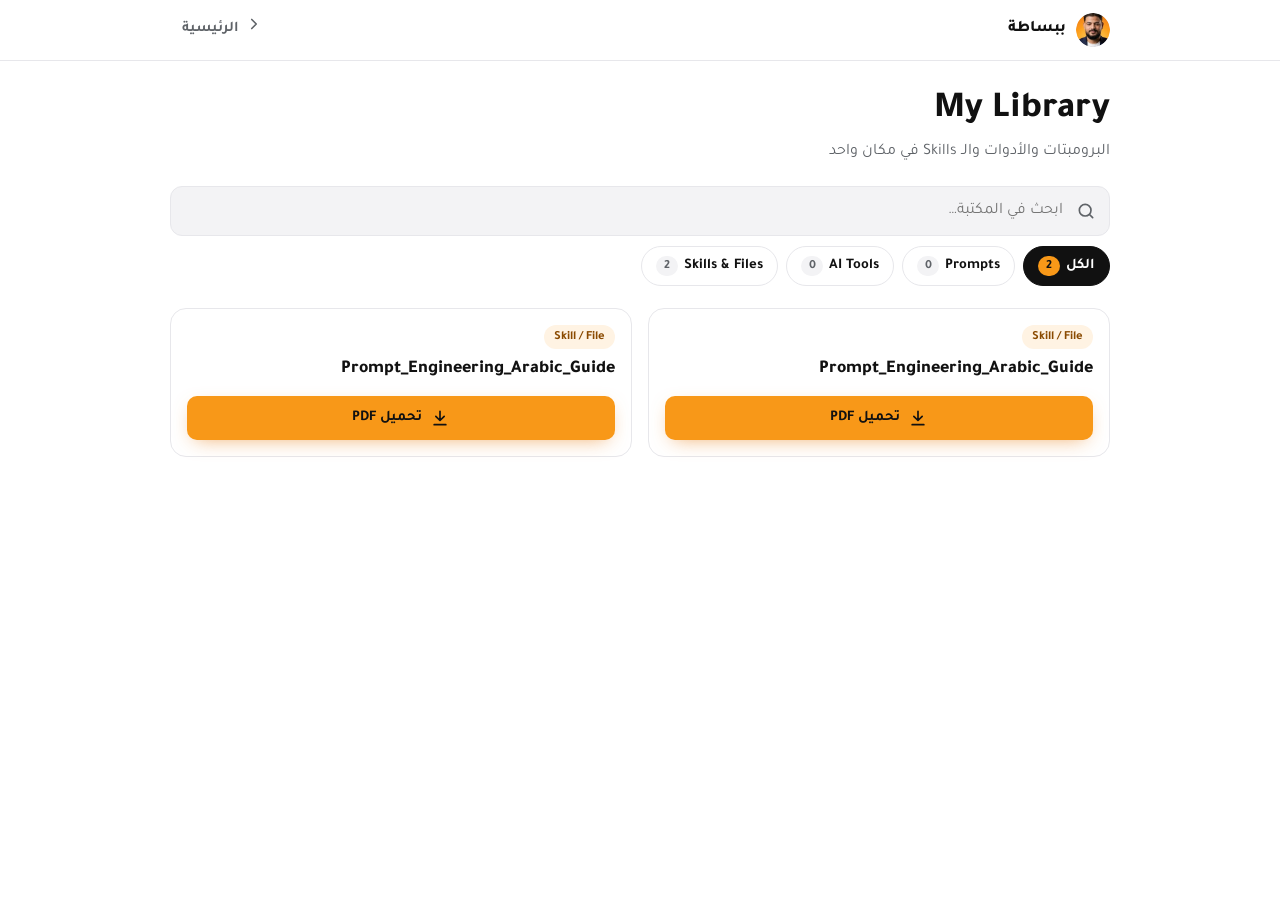
==== library.html @ 086acf74 "رفع الموقع كاملاً من المحرر" ====
<!doctype html>
<html lang="ar" dir="rtl">
<head>
  <meta charset="utf-8">
  <meta name="viewport" content="width=device-width, initial-scale=1, viewport-fit=cover">
  <title>My Library | ببساطة</title>
  <meta name="description" content="مكتبة ببساطة: Prompts وAI Tools وSkills">
  <meta name="theme-color" content="#FFFFFF">
  <meta property="og:title" content="My Library | ببساطة">
  <meta property="og:description" content="Prompts · AI Tools · Skills & Files">
  <meta property="og:image" content="assets/avatar.png">
  <link rel="icon" href="assets/avatar.png" type="image/png">
  <link rel="preconnect" href="https://fonts.googleapis.com">
  <link rel="preconnect" href="https://fonts.gstatic.com" crossorigin>
  <link href="https://fonts.googleapis.com/css2?family=Tajawal:wght@400;500;700;800&display=swap" rel="stylesheet">
  <link rel="stylesheet" href="css/style.css">
</head>
<body>
  <header class="topbar">
    <div class="wrap wrap--wide">
      <a class="topbar__brand" href="index.html" aria-label="الصفحة الرئيسية">
        <img src="assets/avatar.png" alt="" width="34" height="34">
        <span id="brandName">ببساطة</span>
      </a>
      <a class="topbar__back" href="index.html"><span id="backIcon"></span>الرئيسية</a>
    </div>
  </header>

  <main class="wrap wrap--wide">
    <div class="lib-head">
      <h1><span class="en">My Library</span></h1>
      <p>البرومبتات والأدوات والـ Skills في مكان واحد</p>
    </div>

    <div class="controls">
      <label class="search">
        <span class="sr-only">ابحث في المكتبة</span>
        <span id="searchIcon"></span>
        <input id="q" type="search" placeholder="ابحث في المكتبة…" autocomplete="off" enterkeyhint="search">
      </label>
      <div class="tabs" role="tablist" aria-label="التصنيفات">
        <button class="tab" role="tab" aria-selected="true" data-type="all">الكل <span class="tab__count" data-count="all">0</span></button>
        <button class="tab" role="tab" aria-selected="false" data-type="prompt"><span class="en">Prompts</span> <span class="tab__count" data-count="prompt">0</span></button>
        <button class="tab" role="tab" aria-selected="false" data-type="tool"><span class="en">AI Tools</span> <span class="tab__count" data-count="tool">0</span></button>
        <button class="tab" role="tab" aria-selected="false" data-type="skill"><span class="en">Skills &amp; Files</span> <span class="tab__count" data-count="skill">0</span></button>
      </div>
    </div>

    <section class="results" id="results" aria-live="polite"></section>
  </main>

  <dialog class="viewer" id="viewer" aria-labelledby="viewerTitle">
    <div class="viewer__head">
      <h2 class="viewer__title" id="viewerTitle"></h2>
      <button class="viewer__close" type="button" id="viewerClose" aria-label="إغلاق"></button>
    </div>
    <div class="viewer__body"><pre class="viewer__text" id="viewerText"></pre></div>
    <div class="viewer__foot"><button class="btn btn--primary" type="button" id="viewerCopy"></button></div>
  </dialog>

  <div class="toast" id="toast" role="status" aria-live="polite"></div>

  <script src="data/library.js"></script>
  <script src="js/icons.js"></script>
  <script src="js/library.js"></script>
</body>
</html>
---- css/style.css ----
/* ببساطة — be.bsata
   Colours from the profile: avatar orange, black text, white / light-grey surfaces. Mobile first. */
:root {
  --orange: #F89818;
  --orange-deep: #E8801A;
  --orange-soft: #FFF3E3;
  --ink: #111111;
  --muted: #5F6368;      /* 6.3:1 on white */
  --bg: #FFFFFF;
  --surface: #F3F3F5;
  --line: #E7E7EB;
  --radius: 16px;
  --ease: cubic-bezier(.22, 1, .36, 1);
  --font: "Tajawal", "Segoe UI", Tahoma, sans-serif;
}

*, *::before, *::after { box-sizing: border-box; }
html { -webkit-text-size-adjust: 100%; }
body { margin: 0; background: var(--bg); color: var(--ink); font: 400 1rem/1.7 var(--font); -webkit-font-smoothing: antialiased; }
img { display: block; max-width: 100%; }
a { color: inherit; }
button, input { font: inherit; color: inherit; }
button { cursor: pointer; }
h1, h2, h3, p { margin: 0; }
:focus-visible { outline: 3px solid var(--orange); outline-offset: 2px; border-radius: 8px; }
.en { direction: ltr; unicode-bidi: isolate; }
.sr-only { position: absolute; width: 1px; height: 1px; overflow: hidden; clip: rect(0 0 0 0); white-space: nowrap; }

.wrap { width: 100%; max-width: 560px; margin: 0 auto; padding: 0 20px; }

/* ---------- buttons ---------- */
.btn {
  display: inline-flex; align-items: center; justify-content: center; gap: 8px;
  min-height: 48px; padding: 0 20px; border: 0; border-radius: 12px;
  font-weight: 700; font-size: 1rem; text-decoration: none; white-space: nowrap;
  transition: transform .15s var(--ease), background-color .2s, box-shadow .2s;
}
.btn:active { transform: scale(.97); }
.btn svg { width: 20px; height: 20px; flex: none; }
.btn--primary { background: var(--orange); color: var(--ink); box-shadow: 0 6px 20px -8px rgba(232, 128, 26, .7); }
.btn--primary:hover { background: var(--orange-deep); }
.btn--soft { background: var(--surface); color: var(--ink); }
.btn--soft:hover { background: #E9E9EC; }
.btn--sm { min-height: 44px; padding: 0 14px; font-size: .92rem; border-radius: 10px; }

/* =================== HOME =================== */
.home { min-height: 100vh; min-height: 100svh; display: flex; flex-direction: column; justify-content: center; padding: 48px 0 32px; }
.profile { text-align: center; display: grid; justify-items: center; gap: 14px; }
.avatar { width: 128px; height: 128px; border-radius: 50%; padding: 4px; background: linear-gradient(135deg, var(--orange), var(--orange-deep)); }
.avatar img { width: 100%; height: 100%; border-radius: 50%; border: 3px solid #fff; object-fit: cover; }
.profile__name { font-size: 1.6rem; font-weight: 800; line-height: 1.2; margin-top: 6px; }
.profile__handle { color: var(--muted); font-size: .95rem; margin-top: -8px; }
.profile__role { display: inline-block; padding: 4px 12px; border-radius: 999px; background: var(--orange-soft); color: #8A4A00; font-size: .85rem; font-weight: 700; }
.profile__bio { font-size: 1.1rem; max-width: 26ch; }

.socials { display: grid; gap: 10px; margin-top: 30px; }
.social { display: flex; align-items: center; gap: 12px; min-height: 56px; padding: 0 16px; border-radius: 14px; background: var(--surface); text-decoration: none; font-weight: 700; transition: background-color .2s, transform .15s var(--ease); }
.social:hover { background: #E9E9EC; }
.social:active { transform: scale(.98); }
.social__icon { width: 36px; height: 36px; border-radius: 10px; background: #fff; display: grid; place-items: center; flex: none; }
.social__icon svg { width: 20px; height: 20px; }
.social__go { margin-inline-start: auto; color: var(--muted); }
.social__go svg { width: 18px; height: 18px; display: block; }

.home__cta { margin-top: 18px; width: 100%; min-height: 56px; font-size: 1.1rem; border-radius: 14px; }
.home__foot { margin-top: 36px; text-align: center; color: var(--muted); font-size: .85rem; }

/* =================== LIBRARY =================== */
.topbar { position: sticky; top: 0; z-index: 10; background: rgba(255, 255, 255, .92); backdrop-filter: blur(10px); -webkit-backdrop-filter: blur(10px); border-bottom: 1px solid var(--line); }
.topbar .wrap { display: flex; align-items: center; justify-content: space-between; height: 60px; }
.topbar__brand { display: flex; align-items: center; gap: 10px; text-decoration: none; font-weight: 800; min-height: 44px; }
.topbar__brand img { width: 34px; height: 34px; border-radius: 50%; }
.topbar__back { display: inline-flex; align-items: center; gap: 6px; min-height: 44px; padding: 0 12px; border-radius: 10px; text-decoration: none; color: var(--muted); font-weight: 700; font-size: .92rem; }
.topbar__back:hover { background: var(--surface); color: var(--ink); }
.topbar__back svg { width: 18px; height: 18px; }

.lib-head { padding: 28px 0 8px; }
.lib-head h1 { font-size: 1.9rem; font-weight: 800; line-height: 1.2; }
.lib-head p { color: var(--muted); margin-top: 6px; }

.controls { position: sticky; top: 60px; z-index: 9; background: #fff; padding: 12px 0; }
.search { position: relative; }
.search svg { position: absolute; top: 50%; right: 14px; width: 20px; height: 20px; transform: translateY(-50%); color: var(--muted); pointer-events: none; }
.search input { width: 100%; min-height: 50px; padding: 0 46px 0 14px; border: 1.5px solid var(--line); border-radius: 12px; background: var(--surface); font-size: 1rem; transition: border-color .2s, background-color .2s; }
.search input:focus { outline: none; border-color: var(--orange); background: #fff; }
.search input::-webkit-search-cancel-button { cursor: pointer; }

.tabs { display: flex; gap: 8px; margin-top: 10px; overflow-x: auto; scrollbar-width: none; padding-bottom: 2px; }
.tabs::-webkit-scrollbar { display: none; }
.tab { flex: none; display: inline-flex; align-items: center; gap: 6px; min-height: 40px; padding: 0 14px; border: 1.5px solid var(--line); border-radius: 999px; background: #fff; font-weight: 700; font-size: .92rem; transition: background-color .2s, border-color .2s, color .2s; }
.tab:hover { border-color: #CFCFD5; }
.tab[aria-selected="true"] { background: var(--ink); border-color: var(--ink); color: #fff; }
.tab__count { font-size: .78rem; font-weight: 700; min-width: 22px; padding: 0 6px; border-radius: 999px; background: var(--surface); color: var(--muted); line-height: 20px; text-align: center; }
.tab[aria-selected="true"] .tab__count { background: var(--orange); color: var(--ink); }

.results { display: grid; gap: 12px; padding: 8px 0 48px; }
.card { border: 1.5px solid var(--line); border-radius: var(--radius); padding: 16px; background: #fff; animation: in .35s var(--ease) both; }
@keyframes in { from { opacity: 0; transform: translateY(8px); } }
.card__meta { display: flex; align-items: center; gap: 8px; flex-wrap: wrap; margin-bottom: 8px; }
.badge { display: inline-flex; align-items: center; min-height: 24px; padding: 0 10px; border-radius: 999px; font-size: .78rem; font-weight: 700; }
.badge--type { background: var(--orange-soft); color: #8A4A00; }
.badge--cat { background: var(--surface); color: var(--muted); }
.card__title { font-size: 1.12rem; font-weight: 800; line-height: 1.4; }
.card__desc { color: var(--muted); margin-top: 4px; }
.card__actions { display: flex; flex-wrap: wrap; gap: 8px; margin-top: 14px; }
.card__actions .btn { flex: 1 1 auto; }

.empty { text-align: center; padding: 48px 16px; color: var(--muted); }
.empty svg { width: 44px; height: 44px; margin: 0 auto 12px; color: #C5C5CC; display: block; }
.empty strong { display: block; color: var(--ink); font-size: 1.05rem; margin-bottom: 4px; }

/* prompt viewer */
.viewer { width: min(560px, calc(100% - 24px)); max-height: 86vh; padding: 0; border: 0; border-radius: 18px; box-shadow: 0 30px 80px -20px rgba(0, 0, 0, .35); }
.viewer::backdrop { background: rgba(17, 17, 17, .45); }
.viewer[open] { display: flex; flex-direction: column; animation: pop .25s var(--ease); }
@keyframes pop { from { opacity: 0; transform: translateY(12px) scale(.98); } }
.viewer__head { display: flex; align-items: flex-start; justify-content: space-between; gap: 12px; padding: 18px 18px 12px; border-bottom: 1px solid var(--line); }
.viewer__title { font-size: 1.15rem; font-weight: 800; line-height: 1.4; }
.viewer__close { width: 44px; height: 44px; flex: none; display: grid; place-items: center; border: 0; border-radius: 10px; background: var(--surface); }
.viewer__close svg { width: 20px; height: 20px; }
.viewer__body { padding: 16px 18px; overflow: auto; }
.viewer__text { margin: 0; white-space: pre-wrap; word-break: break-word; font: 400 .98rem/1.8 var(--font); direction: auto; unicode-bidi: plaintext; text-align: start; background: var(--surface); padding: 14px; border-radius: 12px; }
.viewer__foot { padding: 12px 18px 18px; border-top: 1px solid var(--line); }
.viewer__foot .btn { width: 100%; }

/* toast */
.toast { position: fixed; left: 50%; bottom: calc(24px + env(safe-area-inset-bottom)); z-index: 100; transform: translate(-50%, 16px); opacity: 0; pointer-events: none;
         padding: 12px 18px; border-radius: 12px; background: var(--ink); color: #fff; font-weight: 700; font-size: .95rem; transition: opacity .25s, transform .3s var(--ease); }
.toast.is-on { opacity: 1; transform: translate(-50%, 0); }

/* larger screens: two-column library grid */
@media (min-width: 760px) {
  .wrap--wide { max-width: 980px; }
  .results { grid-template-columns: repeat(2, minmax(0, 1fr)); gap: 16px; }
  .lib-head h1 { font-size: 2.3rem; }
}

@media (prefers-reduced-motion: reduce) {
  *, *::before, *::after { animation-duration: .001ms !important; transition-duration: .001ms !important; }
}
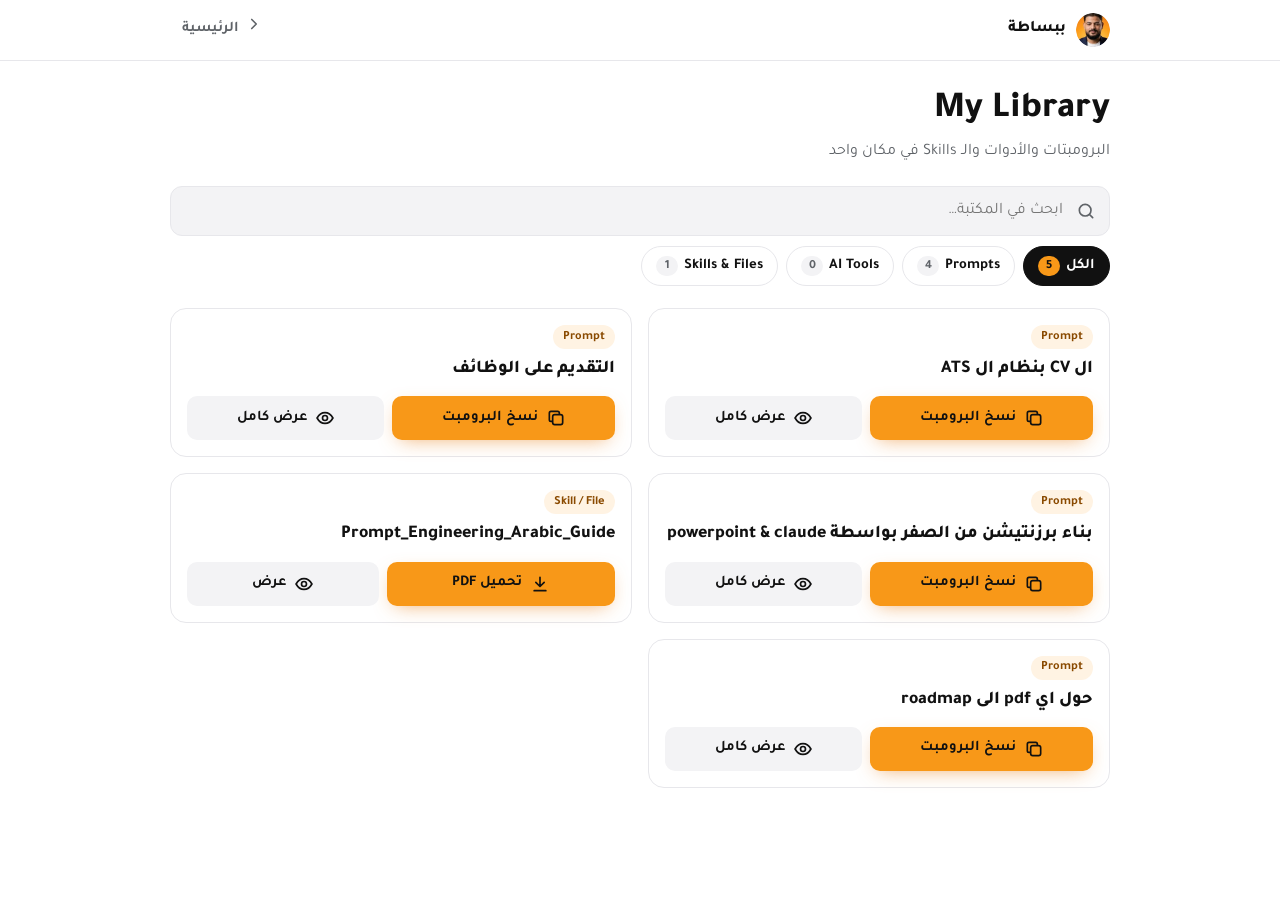
==== commit 80b01ab6: "رفع الموقع كاملاً من المحرر" ====
--- a/library.html
+++ b/library.html
@@ -1,67 +1,68 @@
-<!doctype html>
-<html lang="ar" dir="rtl">
-<head>
-  <meta charset="utf-8">
-  <meta name="viewport" content="width=device-width, initial-scale=1, viewport-fit=cover">
-  <title>My Library | ببساطة</title>
-  <meta name="description" content="مكتبة ببساطة: Prompts وAI Tools وSkills">
-  <meta name="theme-color" content="#FFFFFF">
-  <meta property="og:title" content="My Library | ببساطة">
-  <meta property="og:description" content="Prompts · AI Tools · Skills & Files">
-  <meta property="og:image" content="assets/avatar.png">
-  <link rel="icon" href="assets/avatar.png" type="image/png">
-  <link rel="preconnect" href="https://fonts.googleapis.com">
-  <link rel="preconnect" href="https://fonts.gstatic.com" crossorigin>
-  <link href="https://fonts.googleapis.com/css2?family=Tajawal:wght@400;500;700;800&display=swap" rel="stylesheet">
-  <link rel="stylesheet" href="css/style.css">
-</head>
-<body>
-  <header class="topbar">
-    <div class="wrap wrap--wide">
-      <a class="topbar__brand" href="index.html" aria-label="الصفحة الرئيسية">
-        <img src="assets/avatar.png" alt="" width="34" height="34">
-        <span id="brandName">ببساطة</span>
-      </a>
-      <a class="topbar__back" href="index.html"><span id="backIcon"></span>الرئيسية</a>
-    </div>
-  </header>
-
-  <main class="wrap wrap--wide">
-    <div class="lib-head">
-      <h1><span class="en">My Library</span></h1>
-      <p>البرومبتات والأدوات والـ Skills في مكان واحد</p>
-    </div>
-
-    <div class="controls">
-      <label class="search">
-        <span class="sr-only">ابحث في المكتبة</span>
-        <span id="searchIcon"></span>
-        <input id="q" type="search" placeholder="ابحث في المكتبة…" autocomplete="off" enterkeyhint="search">
-      </label>
-      <div class="tabs" role="tablist" aria-label="التصنيفات">
-        <button class="tab" role="tab" aria-selected="true" data-type="all">الكل <span class="tab__count" data-count="all">0</span></button>
-        <button class="tab" role="tab" aria-selected="false" data-type="prompt"><span class="en">Prompts</span> <span class="tab__count" data-count="prompt">0</span></button>
-        <button class="tab" role="tab" aria-selected="false" data-type="tool"><span class="en">AI Tools</span> <span class="tab__count" data-count="tool">0</span></button>
-        <button class="tab" role="tab" aria-selected="false" data-type="skill"><span class="en">Skills &amp; Files</span> <span class="tab__count" data-count="skill">0</span></button>
-      </div>
-    </div>
-
-    <section class="results" id="results" aria-live="polite"></section>
-  </main>
-
-  <dialog class="viewer" id="viewer" aria-labelledby="viewerTitle">
-    <div class="viewer__head">
-      <h2 class="viewer__title" id="viewerTitle"></h2>
-      <button class="viewer__close" type="button" id="viewerClose" aria-label="إغلاق"></button>
-    </div>
-    <div class="viewer__body"><pre class="viewer__text" id="viewerText"></pre></div>
-    <div class="viewer__foot"><button class="btn btn--primary" type="button" id="viewerCopy"></button></div>
-  </dialog>
-
-  <div class="toast" id="toast" role="status" aria-live="polite"></div>
-
-  <script src="data/library.js"></script>
-  <script src="js/icons.js"></script>
-  <script src="js/library.js"></script>
-</body>
-</html>
+<!doctype html>
+<html lang="ar" dir="rtl">
+<head>
+  <meta charset="utf-8">
+  <meta name="viewport" content="width=device-width, initial-scale=1, viewport-fit=cover">
+  <title>My Library | ببساطة</title>
+  <meta name="description" content="مكتبة ببساطة: Prompts وAI Tools وSkills">
+  <meta name="theme-color" content="#FFFFFF">
+  <meta property="og:title" content="My Library | ببساطة">
+  <meta property="og:description" content="Prompts · AI Tools · Skills & Files">
+  <meta property="og:image" content="assets/avatar.png">
+  <link rel="icon" href="assets/avatar.png" type="image/png">
+  <link rel="preconnect" href="https://fonts.googleapis.com">
+  <link rel="preconnect" href="https://fonts.gstatic.com" crossorigin>
+  <link href="https://fonts.googleapis.com/css2?family=Tajawal:wght@400;500;700;800&display=swap" rel="stylesheet">
+  <link rel="stylesheet" href="css/style.css">
+</head>
+<body>
+  <header class="topbar">
+    <div class="wrap wrap--wide">
+      <a class="topbar__brand" href="index.html" aria-label="الصفحة الرئيسية">
+        <img src="assets/avatar.png" alt="" width="34" height="34">
+        <span id="brandName">ببساطة</span>
+      </a>
+      <a class="topbar__back" href="index.html"><span id="backIcon"></span>الرئيسية</a>
+    </div>
+  </header>
+
+  <main class="wrap wrap--wide">
+    <div class="lib-head">
+      <h1><span class="en">My Library</span></h1>
+      <p>البرومبتات والأدوات والـ Skills في مكان واحد</p>
+    </div>
+
+    <div class="controls">
+      <label class="search">
+        <span class="sr-only">ابحث في المكتبة</span>
+        <span id="searchIcon"></span>
+        <input id="q" type="search" placeholder="ابحث في المكتبة…" autocomplete="off" enterkeyhint="search">
+      </label>
+      <div class="tabs" role="tablist" aria-label="التصنيفات">
+        <button class="tab" role="tab" aria-selected="true" data-type="all">الكل <span class="tab__count" data-count="all">0</span></button>
+        <button class="tab" role="tab" aria-selected="false" data-type="prompt"><span class="en">Prompts</span> <span class="tab__count" data-count="prompt">0</span></button>
+        <button class="tab" role="tab" aria-selected="false" data-type="tool"><span class="en">AI Tools</span> <span class="tab__count" data-count="tool">0</span></button>
+        <button class="tab" role="tab" aria-selected="false" data-type="skill"><span class="en">Skills &amp; Files</span> <span class="tab__count" data-count="skill">0</span></button>
+      </div>
+    </div>
+
+    <section class="results" id="results" aria-live="polite"></section>
+  </main>
+
+  <dialog class="viewer" id="viewer" aria-labelledby="viewerTitle">
+    <div class="viewer__head">
+      <h2 class="viewer__title" id="viewerTitle"></h2>
+      <button class="viewer__close" type="button" id="viewerClose" aria-label="إغلاق"></button>
+    </div>
+    <div class="viewer__body"><pre class="viewer__text" id="viewerText"></pre></div>
+    <div class="viewer__foot"><button class="btn btn--primary" type="button" id="viewerCopy"></button></div>
+  </dialog>
+
+  <div class="toast" id="toast" role="status" aria-live="polite"></div>
+
+  <script src="data/library.js"></script>
+  <script src="js/analytics.js"></script>
+  <script src="js/icons.js"></script>
+  <script src="js/library.js"></script>
+</body>
+</html>
